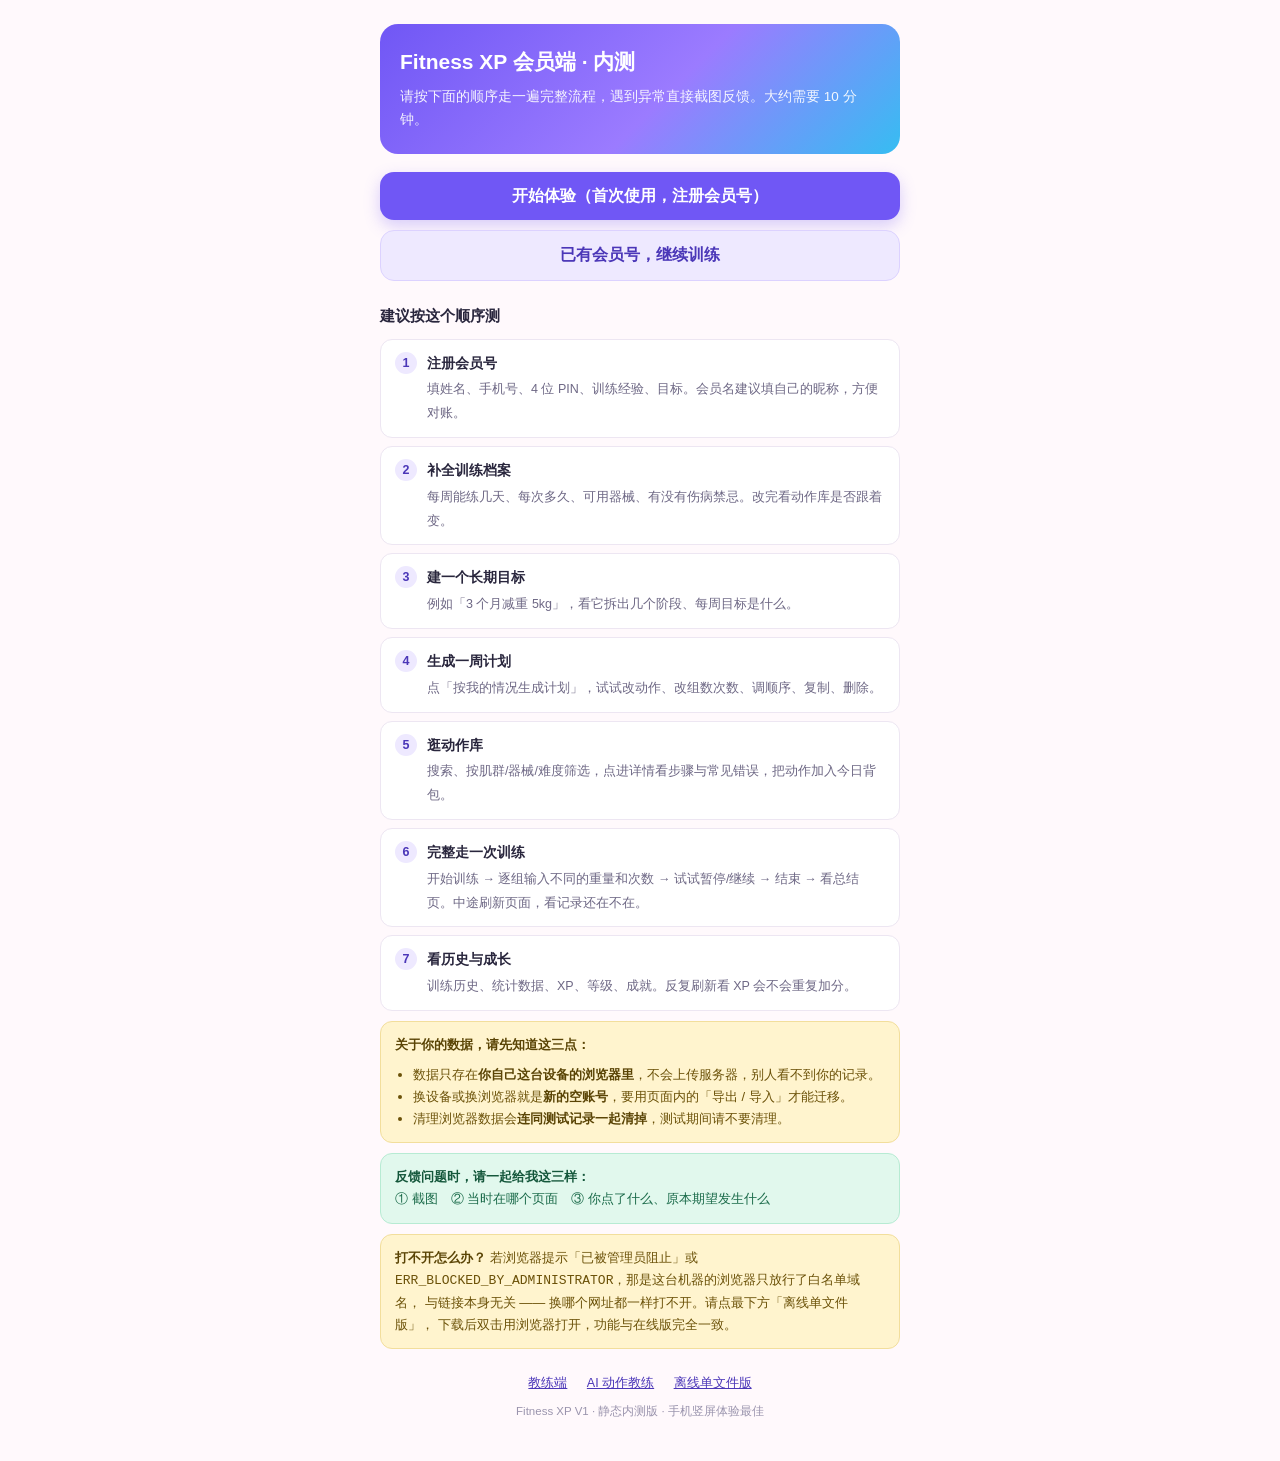
==== index.html @ 8c1de232 "更新发布包 2026-10-18 02:52" ====
<!DOCTYPE html>
<html lang="zh-CN">
<head>
<meta charset="UTF-8">
<meta name="viewport" content="width=device-width, initial-scale=1">
<title>Fitness XP 会员端 · 多人内测</title>
<!-- 内联图标：不声明的话浏览器会自动请求 /favicon.ico 并报 404 -->
<link rel="icon" href="data:image/svg+xml,%3Csvg xmlns='http://www.w3.org/2000/svg' viewBox='0 0 32 32'%3E%3Crect width='32' height='32' rx='7' fill='%237057F5'/%3E%3Ctext x='16' y='22' font-size='14' font-family='sans-serif' font-weight='700' fill='white' text-anchor='middle'%3EFX%3C/text%3E%3C/svg%3E">
<meta name="apple-mobile-web-app-capable" content="yes">
<meta name="apple-mobile-web-app-title" content="Fitness XP">
<style>
  :root{
    --bg:#FFF9FC; --ink:#29263D; --ink2:#6E6885;
    --pri:#7057F5; --pri-soft:#EEE9FF;
    --blue:#36BDF2; --green:#36C995; --yellow:#FFD568; --pink:#FF879D;
    --line:#EDE6F2; --card:#FFFFFF;
  }
  *{box-sizing:border-box;}
  body { margin:0; padding:24px 16px 40px;
         font:15px/1.7 -apple-system,"PingFang SC","Microsoft YaHei",sans-serif;
         background:var(--bg); color:var(--ink); }
  .box { max-width:520px; margin:0 auto; }
  .hero{ background:linear-gradient(135deg,#7057F5 0%,#9B7BFF 55%,#36BDF2 100%);
         border-radius:18px; padding:20px 20px 22px; color:#fff; margin-bottom:18px; }
  .hero h1{ font-size:21px; margin:0 0 6px; font-weight:700; }
  .hero p{ margin:0; font-size:13.5px; opacity:.92; }
  h2.sec{ font-size:15px; margin:22px 0 10px; font-weight:700; }
  .btn{ display:block; text-align:center; text-decoration:none; border-radius:14px;
        padding:14px 18px; font-size:16px; font-weight:600; margin-bottom:10px;
        min-height:48px; line-height:1.3; }
  .btn-p{ background:var(--pri); color:#fff; box-shadow:0 6px 16px rgba(112,87,245,.28); }
  .btn-s{ background:var(--pri-soft); color:#4B37B8; border:1px solid #DCD2FF; }
  ol.steps{ margin:0; padding:0; list-style:none; counter-reset:s; }
  ol.steps li{ counter-increment:s; position:relative; background:var(--card);
    border:1px solid var(--line); border-radius:12px; padding:12px 14px 12px 46px;
    margin-bottom:8px; font-size:14px; }
  ol.steps li::before{ content:counter(s); position:absolute; left:14px; top:12px;
    width:22px; height:22px; border-radius:50%; background:var(--pri-soft); color:#4B37B8;
    font-size:12.5px; font-weight:700; text-align:center; line-height:22px; }
  ol.steps li b{ display:block; margin-bottom:2px; }
  ol.steps li span{ color:var(--ink2); font-size:12.5px; }
  .note{ background:#FFF4CE; border:1px solid #F2DE9C; border-radius:12px;
         padding:12px 14px; font-size:13px; color:#6B5108; margin-top:10px; }
  .note b{ color:#5A4405; }
  .note ul{ margin:8px 0 0; padding-left:18px; }
  .fb{ background:#E1F8ED; border:1px solid #B7EBD3; border-radius:12px;
       padding:12px 14px; font-size:13px; color:#1B6B4A; margin-top:10px; }
  .fb b{ color:#14573B; }
  .mini{ margin-top:24px; font-size:12.5px; color:var(--ink2); text-align:center; }
  .mini a{ color:#4B37B8; margin:0 8px; }
  .foot{ margin-top:8px; font-size:11.5px; color:#9A94AD; text-align:center; }
</style>
</head>
<body>
<div class="box">

  <div class="hero">
    <h1>Fitness XP 会员端 · 内测</h1>
    <p>请按下面的顺序走一遍完整流程，遇到异常直接截图反馈。大约需要 10 分钟。</p>
  </div>

  <a class="btn btn-p" href="./member/index.html#register">开始体验（首次使用，注册会员号）</a>
  <a class="btn btn-s" href="./member/index.html#home">已有会员号，继续训练</a>

  <h2 class="sec">建议按这个顺序测</h2>
  <ol class="steps">
    <li><b>注册会员号</b><span>填姓名、手机号、4 位 PIN、训练经验、目标。会员名建议填自己的昵称，方便对账。</span></li>
    <li><b>补全训练档案</b><span>每周能练几天、每次多久、可用器械、有没有伤病禁忌。改完看动作库是否跟着变。</span></li>
    <li><b>建一个长期目标</b><span>例如「3 个月减重 5kg」，看它拆出几个阶段、每周目标是什么。</span></li>
    <li><b>生成一周计划</b><span>点「按我的情况生成计划」，试试改动作、改组数次数、调顺序、复制、删除。</span></li>
    <li><b>逛动作库</b><span>搜索、按肌群/器械/难度筛选，点进详情看步骤与常见错误，把动作加入今日背包。</span></li>
    <li><b>完整走一次训练</b><span>开始训练 → 逐组输入不同的重量和次数 → 试试暂停/继续 → 结束 → 看总结页。中途刷新页面，看记录还在不在。</span></li>
    <li><b>看历史与成长</b><span>训练历史、统计数据、XP、等级、成就。反复刷新看 XP 会不会重复加分。</span></li>
  </ol>

  <div class="note">
    <b>关于你的数据，请先知道这三点：</b>
    <ul>
      <li>数据只存在<b>你自己这台设备的浏览器里</b>，不会上传服务器，别人看不到你的记录。</li>
      <li>换设备或换浏览器就是<b>新的空账号</b>，要用页面内的「导出 / 导入」才能迁移。</li>
      <li>清理浏览器数据会<b>连同测试记录一起清掉</b>，测试期间请不要清理。</li>
    </ul>
  </div>

  <div class="fb">
    <b>反馈问题时，请一起给我这三样：</b><br>
    ① 截图　② 当时在哪个页面　③ 你点了什么、原本期望发生什么
  </div>

  <div class="note">
    <b>打不开怎么办？</b> 若浏览器提示「已被管理员阻止」或
    <code>ERR_BLOCKED_BY_ADMINISTRATOR</code>，那是这台机器的浏览器只放行了白名单域名，
    与链接本身无关 —— 换哪个网址都一样打不开。请点最下方「离线单文件版」，
    下载后双击用浏览器打开，功能与在线版完全一致。
  </div>

  <div class="mini">
    <a href="./app/index.html">教练端</a>
    <a href="./ai-coach/index.html">AI 动作教练</a>
    <a href="./standalone/fitness-xp-member.html" download>离线单文件版</a>
  </div>
  <div class="foot">Fitness XP V1 · 静态内测版 · 手机竖屏体验最佳</div>

</div>
</body>
</html>
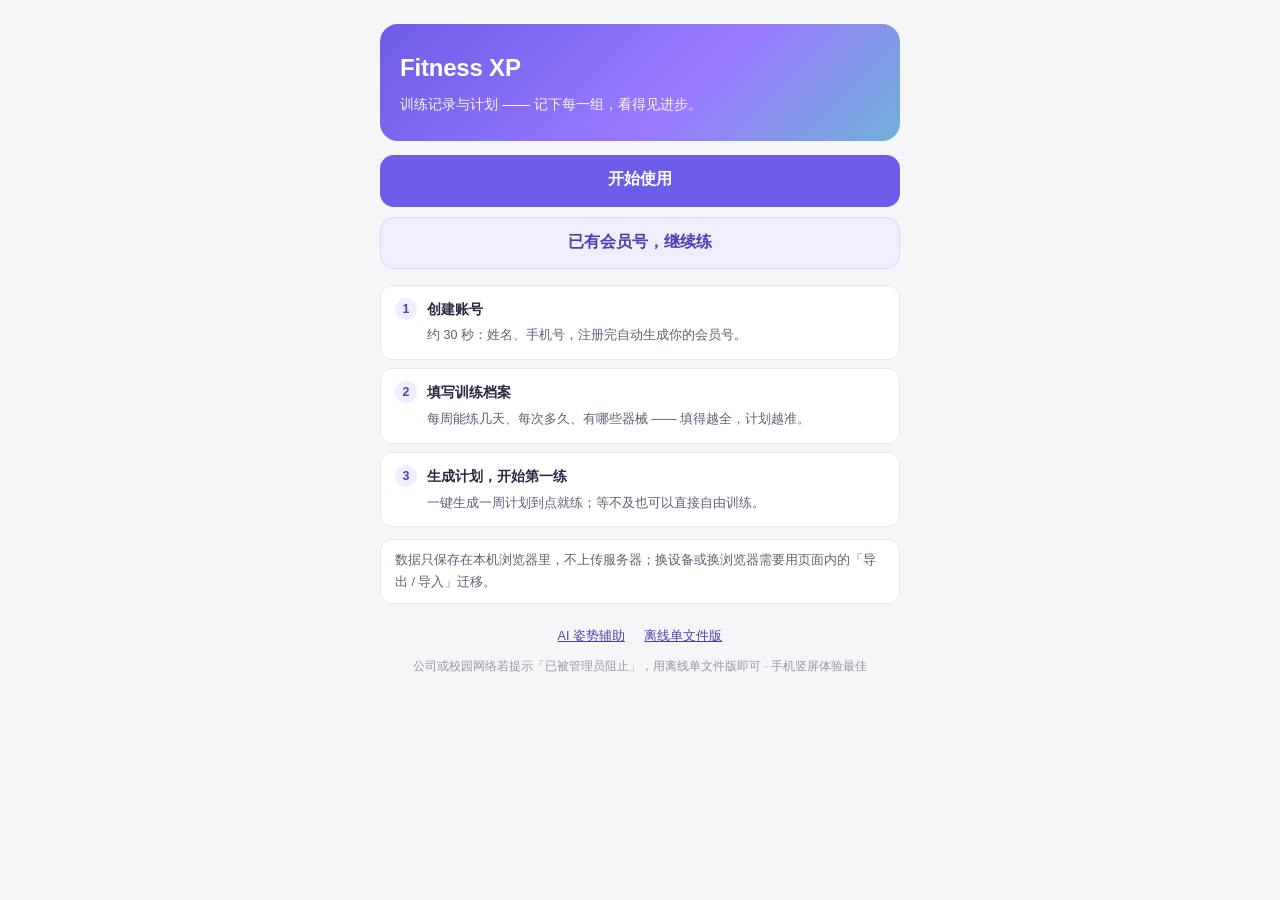
==== commit 19a64b75: "更新发布包 2026-10-21 01:19" ====
--- a/index.html
+++ b/index.html
@@ -3,103 +3,75 @@
 <head>
 <meta charset="UTF-8">
 <meta name="viewport" content="width=device-width, initial-scale=1">
-<title>Fitness XP 会员端 · 多人内测</title>
+<title>Fitness XP · 训练记录与计划</title>
 <!-- 内联图标：不声明的话浏览器会自动请求 /favicon.ico 并报 404 -->
-<link rel="icon" href="data:image/svg+xml,%3Csvg xmlns='http://www.w3.org/2000/svg' viewBox='0 0 32 32'%3E%3Crect width='32' height='32' rx='7' fill='%237057F5'/%3E%3Ctext x='16' y='22' font-size='14' font-family='sans-serif' font-weight='700' fill='white' text-anchor='middle'%3EFX%3C/text%3E%3C/svg%3E">
+<link rel="icon" href="data:image/svg+xml,%3Csvg xmlns='http://www.w3.org/2000/svg' viewBox='0 0 32 32'%3E%3Crect width='32' height='32' rx='7' fill='%236D5CE8'/%3E%3Ctext x='16' y='22' font-size='14' font-family='sans-serif' font-weight='700' fill='white' text-anchor='middle'%3EFX%3C/text%3E%3C/svg%3E">
 <meta name="apple-mobile-web-app-capable" content="yes">
 <meta name="apple-mobile-web-app-title" content="Fitness XP">
+<meta name="theme-color" content="#F4F6F8">
 <style>
   :root{
-    --bg:#FFF9FC; --ink:#29263D; --ink2:#6E6885;
-    --pri:#7057F5; --pri-soft:#EEE9FF;
-    --blue:#36BDF2; --green:#36C995; --yellow:#FFD568; --pink:#FF879D;
-    --line:#EDE6F2; --card:#FFFFFF;
+    --bg:#F4F6F8; --ink:#29263D; --ink2:#605E75;
+    --pri:#6D5CE8; --pri-deep:#5144B5; --pri-l:#F0EDFF; --pri-ink:#4C3FB2;
+    --line:#E9E8F0; --card:#FFFFFF;
   }
   *{box-sizing:border-box;}
   body { margin:0; padding:24px 16px 40px;
          font:15px/1.7 -apple-system,"PingFang SC","Microsoft YaHei",sans-serif;
          background:var(--bg); color:var(--ink); }
   .box { max-width:520px; margin:0 auto; }
-  .hero{ background:linear-gradient(135deg,#7057F5 0%,#9B7BFF 55%,#36BDF2 100%);
-         border-radius:18px; padding:20px 20px 22px; color:#fff; margin-bottom:18px; }
-  .hero h1{ font-size:21px; margin:0 0 6px; font-weight:700; }
-  .hero p{ margin:0; font-size:13.5px; opacity:.92; }
-  h2.sec{ font-size:15px; margin:22px 0 10px; font-weight:700; }
+  .hero{ background:linear-gradient(135deg,#6D5CE8 0%,#9B7BFF 60%,#6FB0D8 100%);
+         border-radius:18px; padding:24px 20px; color:#fff; margin-bottom:14px; }
+  .hero h1{ font-size:24px; margin:0 0 4px; font-weight:700; letter-spacing:-.2px; }
+  .hero p{ margin:0; font-size:14px; opacity:.94; }
   .btn{ display:block; text-align:center; text-decoration:none; border-radius:14px;
         padding:14px 18px; font-size:16px; font-weight:600; margin-bottom:10px;
-        min-height:48px; line-height:1.3; }
-  .btn-p{ background:var(--pri); color:#fff; box-shadow:0 6px 16px rgba(112,87,245,.28); }
-  .btn-s{ background:var(--pri-soft); color:#4B37B8; border:1px solid #DCD2FF; }
-  ol.steps{ margin:0; padding:0; list-style:none; counter-reset:s; }
+        min-height:52px; line-height:1.3; }
+  .btn-p{ background:var(--pri); color:#fff; }
+  .btn-p:active{ background:var(--pri-deep); }
+  .btn-s{ background:var(--pri-l); color:var(--pri-ink); border:1px solid #DCD5F8; }
+  ol.steps{ margin:16px 0 0; padding:0; list-style:none; counter-reset:s; }
   ol.steps li{ counter-increment:s; position:relative; background:var(--card);
     border:1px solid var(--line); border-radius:12px; padding:12px 14px 12px 46px;
     margin-bottom:8px; font-size:14px; }
   ol.steps li::before{ content:counter(s); position:absolute; left:14px; top:12px;
-    width:22px; height:22px; border-radius:50%; background:var(--pri-soft); color:#4B37B8;
+    width:22px; height:22px; border-radius:50%; background:var(--pri-l); color:var(--pri-ink);
     font-size:12.5px; font-weight:700; text-align:center; line-height:22px; }
   ol.steps li b{ display:block; margin-bottom:2px; }
   ol.steps li span{ color:var(--ink2); font-size:12.5px; }
-  .note{ background:#FFF4CE; border:1px solid #F2DE9C; border-radius:12px;
-         padding:12px 14px; font-size:13px; color:#6B5108; margin-top:10px; }
-  .note b{ color:#5A4405; }
-  .note ul{ margin:8px 0 0; padding-left:18px; }
-  .fb{ background:#E1F8ED; border:1px solid #B7EBD3; border-radius:12px;
-       padding:12px 14px; font-size:13px; color:#1B6B4A; margin-top:10px; }
-  .fb b{ color:#14573B; }
-  .mini{ margin-top:24px; font-size:12.5px; color:var(--ink2); text-align:center; }
-  .mini a{ color:#4B37B8; margin:0 8px; }
-  .foot{ margin-top:8px; font-size:11.5px; color:#9A94AD; text-align:center; }
+  .note{ background:var(--card); border:1px solid var(--line); border-radius:12px;
+         padding:10px 14px; font-size:12.5px; color:var(--ink2); margin-top:12px; }
+  .mini{ margin-top:22px; font-size:12.5px; color:var(--ink2); text-align:center; }
+  .mini a{ color:var(--pri-ink); margin:0 8px; }
+  .foot{ margin-top:10px; font-size:11.5px; color:#9A94AD; text-align:center; }
 </style>
 </head>
 <body>
 <div class="box">
 
   <div class="hero">
-    <h1>Fitness XP 会员端 · 内测</h1>
-    <p>请按下面的顺序走一遍完整流程，遇到异常直接截图反馈。大约需要 10 分钟。</p>
+    <h1>Fitness XP</h1>
+    <p>训练记录与计划 —— 记下每一组，看得见进步。</p>
   </div>
 
-  <a class="btn btn-p" href="./member/index.html#register">开始体验（首次使用，注册会员号）</a>
-  <a class="btn btn-s" href="./member/index.html#home">已有会员号，继续训练</a>
+  <a class="btn btn-p" href="./member/index.html#register">开始使用</a>
+  <a class="btn btn-s" href="./member/index.html#home">已有会员号，继续练</a>
 
-  <h2 class="sec">建议按这个顺序测</h2>
   <ol class="steps">
-    <li><b>注册会员号</b><span>填姓名、手机号、4 位 PIN、训练经验、目标。会员名建议填自己的昵称，方便对账。</span></li>
-    <li><b>补全训练档案</b><span>每周能练几天、每次多久、可用器械、有没有伤病禁忌。改完看动作库是否跟着变。</span></li>
-    <li><b>建一个长期目标</b><span>例如「3 个月减重 5kg」，看它拆出几个阶段、每周目标是什么。</span></li>
-    <li><b>生成一周计划</b><span>点「按我的情况生成计划」，试试改动作、改组数次数、调顺序、复制、删除。</span></li>
-    <li><b>逛动作库</b><span>搜索、按肌群/器械/难度筛选，点进详情看步骤与常见错误，把动作加入今日背包。</span></li>
-    <li><b>完整走一次训练</b><span>开始训练 → 逐组输入不同的重量和次数 → 试试暂停/继续 → 结束 → 看总结页。中途刷新页面，看记录还在不在。</span></li>
-    <li><b>看历史与成长</b><span>训练历史、统计数据、XP、等级、成就。反复刷新看 XP 会不会重复加分。</span></li>
+    <li><b>创建账号</b><span>约 30 秒：姓名、手机号，注册完自动生成你的会员号。</span></li>
+    <li><b>填写训练档案</b><span>每周能练几天、每次多久、有哪些器械 —— 填得越全，计划越准。</span></li>
+    <li><b>生成计划，开始第一练</b><span>一键生成一周计划到点就练；等不及也可以直接自由训练。</span></li>
   </ol>
 
   <div class="note">
-    <b>关于你的数据，请先知道这三点：</b>
-    <ul>
-      <li>数据只存在<b>你自己这台设备的浏览器里</b>，不会上传服务器，别人看不到你的记录。</li>
-      <li>换设备或换浏览器就是<b>新的空账号</b>，要用页面内的「导出 / 导入」才能迁移。</li>
-      <li>清理浏览器数据会<b>连同测试记录一起清掉</b>，测试期间请不要清理。</li>
-    </ul>
-  </div>
-
-  <div class="fb">
-    <b>反馈问题时，请一起给我这三样：</b><br>
-    ① 截图　② 当时在哪个页面　③ 你点了什么、原本期望发生什么
-  </div>
-
-  <div class="note">
-    <b>打不开怎么办？</b> 若浏览器提示「已被管理员阻止」或
-    <code>ERR_BLOCKED_BY_ADMINISTRATOR</code>，那是这台机器的浏览器只放行了白名单域名，
-    与链接本身无关 —— 换哪个网址都一样打不开。请点最下方「离线单文件版」，
-    下载后双击用浏览器打开，功能与在线版完全一致。
+    数据只保存在本机浏览器里，不上传服务器；换设备或换浏览器需要用页面内的「导出 / 导入」迁移。
   </div>
 
   <div class="mini">
-    <a href="./app/index.html">教练端</a>
-    <a href="./ai-coach/index.html">AI 动作教练</a>
+    <a href="./ai-coach/index.html">AI 姿势辅助</a>
     <a href="./standalone/fitness-xp-member.html" download>离线单文件版</a>
   </div>
-  <div class="foot">Fitness XP V1 · 静态内测版 · 手机竖屏体验最佳</div>
+  <div class="foot">公司或校园网络若提示「已被管理员阻止」，用离线单文件版即可 · 手机竖屏体验最佳</div>
 
 </div>
 </body>
